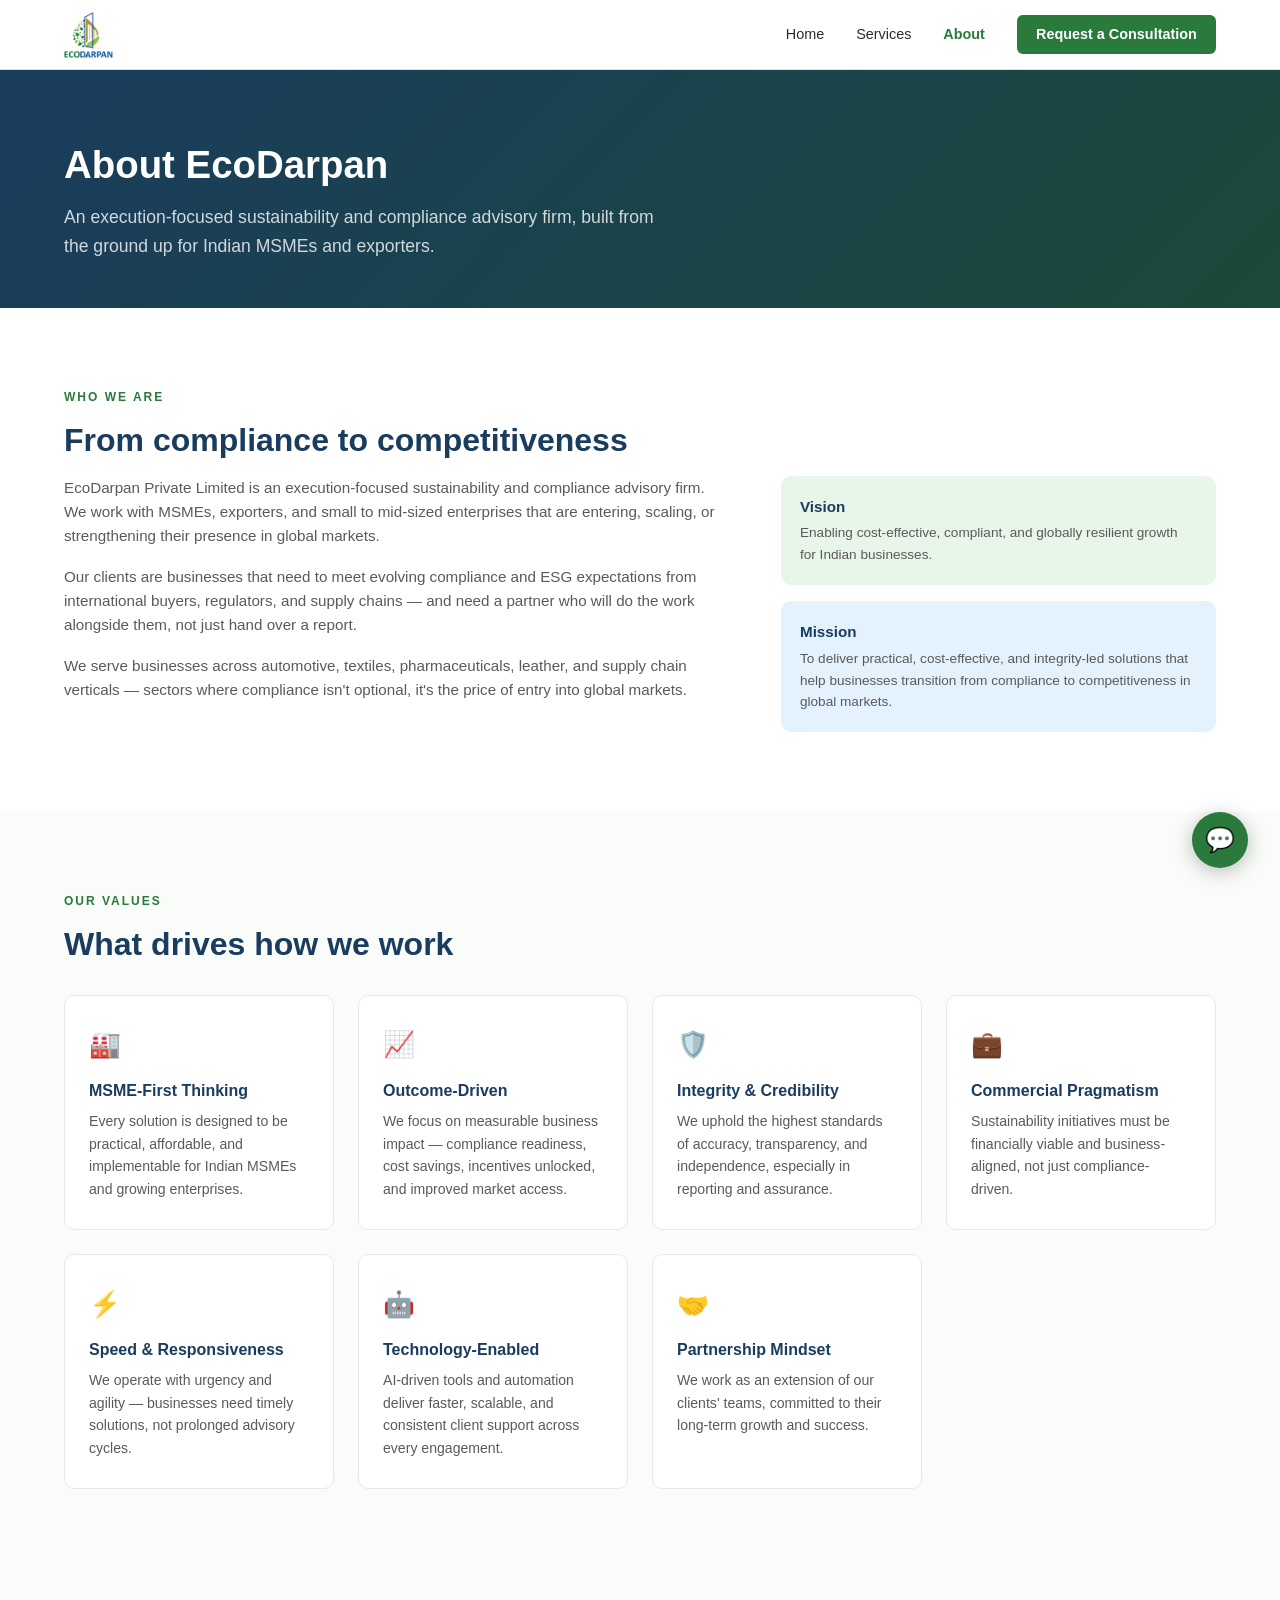
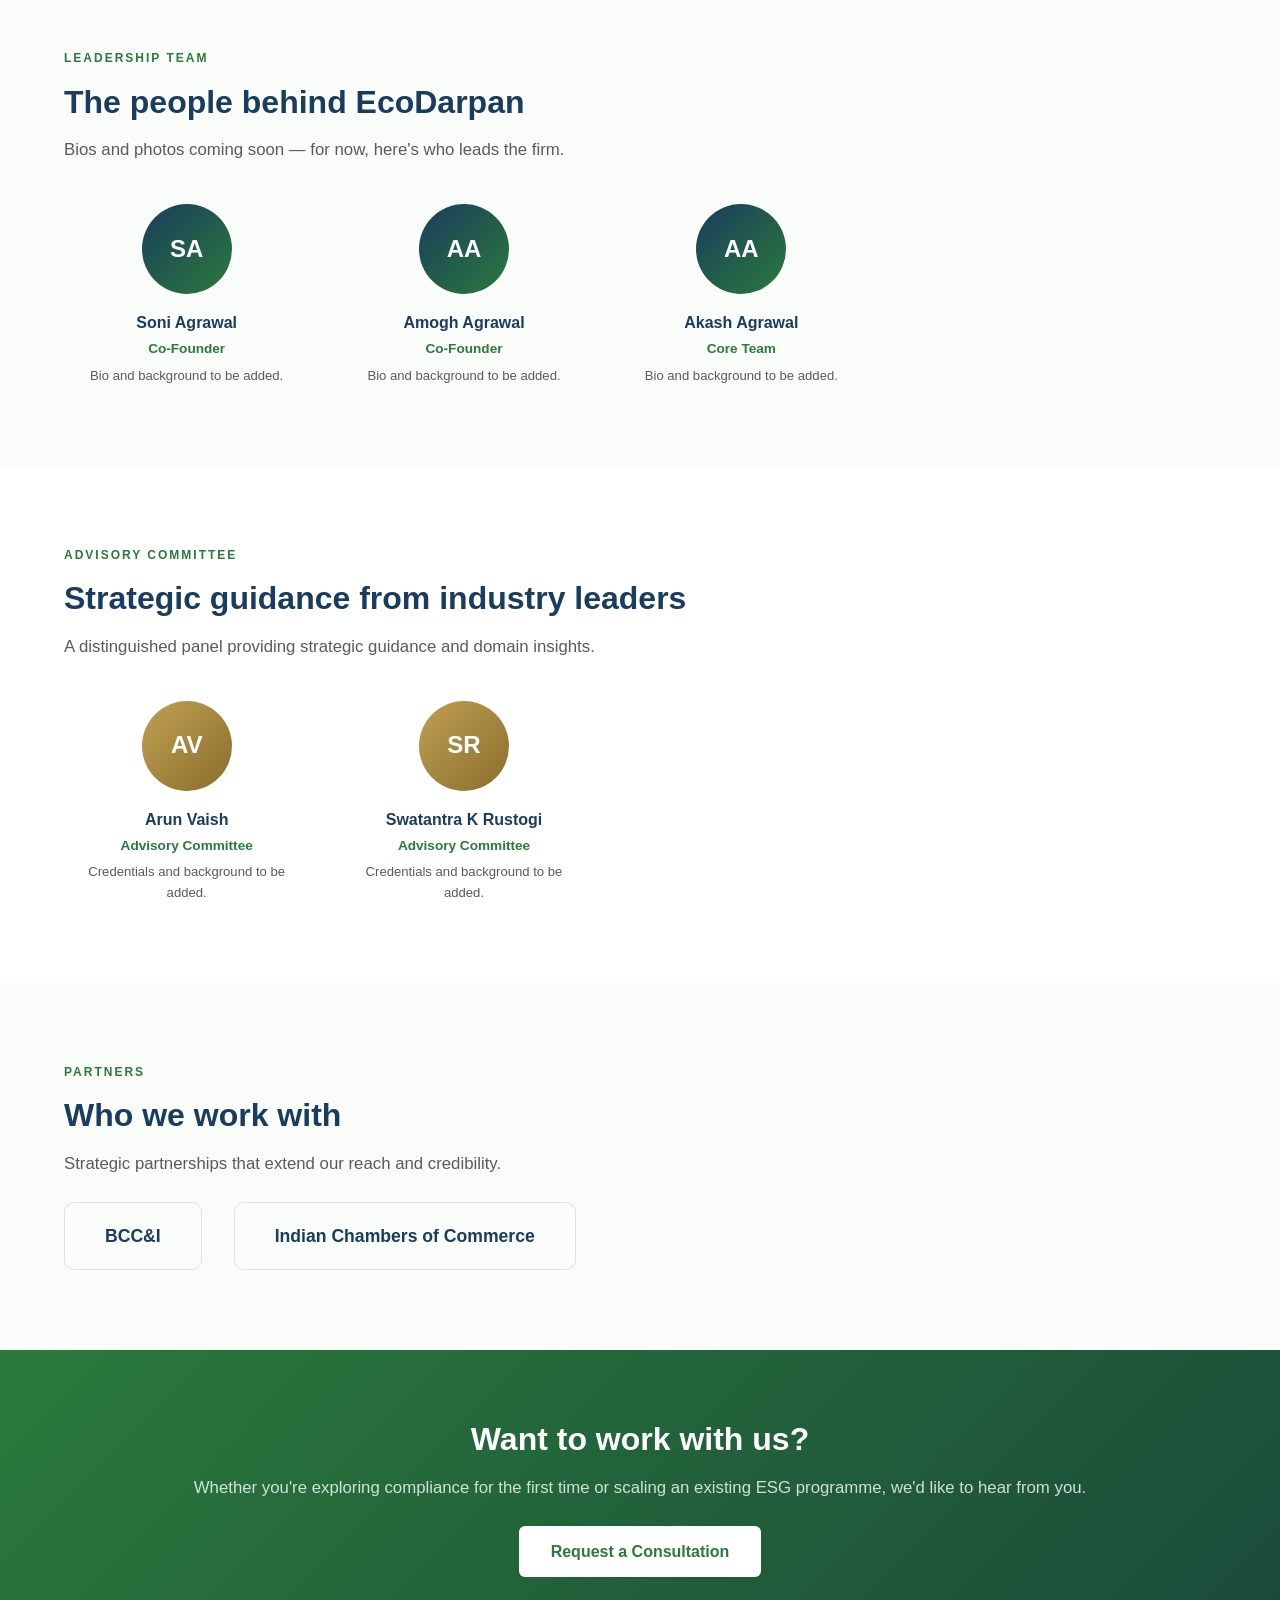
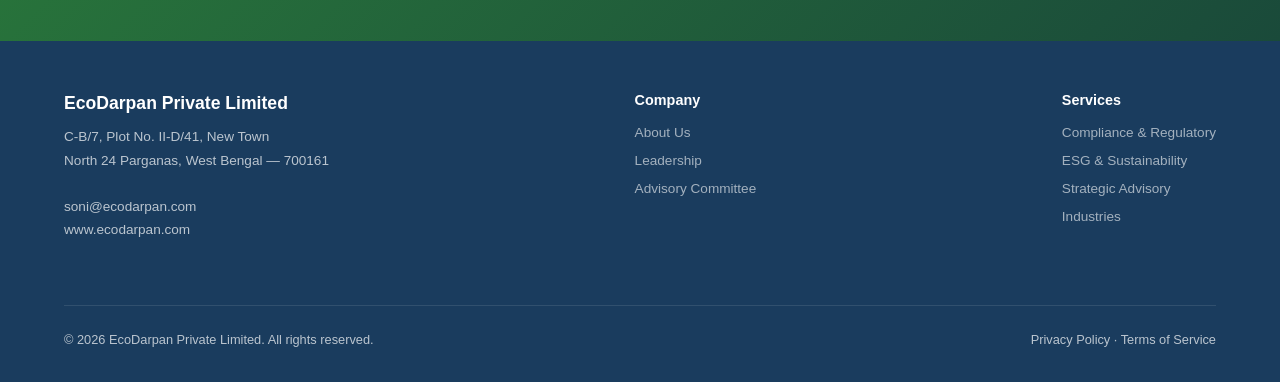
==== about.html @ 39d90a95 "initial version of ecodarpan site" ====
<!DOCTYPE html>
<html lang="en">
<head>
<meta charset="UTF-8">
<meta name="viewport" content="width=device-width, initial-scale=1.0">
<title>About — EcoDarpan</title>
<link rel="stylesheet" href="styles.css">
</head>
<body>

<nav>
  <a href="index.html" class="nav-logo">
    <img src="ecodarpan-logo.png" alt="EcoDarpan Logo">
  </a>
  <div class="nav-links">
    <a href="index.html">Home</a>
    <a href="services.html">Services</a>
    <a href="about.html" class="active">About</a>
    <a href="index.html#contact" class="nav-cta">Request a Consultation</a>
  </div>
</nav>

<!-- PAGE HEADER -->
<div class="page-header">
  <h1>About EcoDarpan</h1>
  <p>An execution-focused sustainability and compliance advisory firm, built from the ground up for Indian MSMEs and exporters.</p>
</div>

<!-- WHO WE ARE -->
<section>
  <div class="section-label">Who We Are</div>
  <div class="section-title">From compliance to competitiveness</div>
  <div class="about-content">
    <div class="about-text">
      <p>EcoDarpan Private Limited is an execution-focused sustainability and compliance advisory firm. We work with MSMEs, exporters, and small to mid-sized enterprises that are entering, scaling, or strengthening their presence in global markets.</p>
      <p>Our clients are businesses that need to meet evolving compliance and ESG expectations from international buyers, regulators, and supply chains — and need a partner who will do the work alongside them, not just hand over a report.</p>
      <p>We serve businesses across automotive, textiles, pharmaceuticals, leather, and supply chain verticals — sectors where compliance isn't optional, it's the price of entry into global markets.</p>
    </div>
    <div class="about-values">
      <div class="value-item" style="background: var(--green-light); padding: 1.2rem; border-radius: 10px; border: none; margin-bottom: 1rem;">
        <h4>Vision</h4>
        <p>Enabling cost-effective, compliant, and globally resilient growth for Indian businesses.</p>
      </div>
      <div class="value-item" style="background: #E3F2FD; padding: 1.2rem; border-radius: 10px; border: none;">
        <h4>Mission</h4>
        <p>To deliver practical, cost-effective, and integrity-led solutions that help businesses transition from compliance to competitiveness in global markets.</p>
      </div>
    </div>
  </div>
</section>

<!-- VALUES -->
<section style="background: var(--off-white);">
  <div class="section-label">Our Values</div>
  <div class="section-title">What drives how we work</div>
  <div class="why-grid" style="margin-top: 1.5rem;">
    <div class="why-card">
      <div class="why-icon">🏭</div>
      <h4>MSME-First Thinking</h4>
      <p>Every solution is designed to be practical, affordable, and implementable for Indian MSMEs and growing enterprises.</p>
    </div>
    <div class="why-card">
      <div class="why-icon">📈</div>
      <h4>Outcome-Driven</h4>
      <p>We focus on measurable business impact — compliance readiness, cost savings, incentives unlocked, and improved market access.</p>
    </div>
    <div class="why-card">
      <div class="why-icon">🛡️</div>
      <h4>Integrity & Credibility</h4>
      <p>We uphold the highest standards of accuracy, transparency, and independence, especially in reporting and assurance.</p>
    </div>
    <div class="why-card">
      <div class="why-icon">💼</div>
      <h4>Commercial Pragmatism</h4>
      <p>Sustainability initiatives must be financially viable and business-aligned, not just compliance-driven.</p>
    </div>
    <div class="why-card">
      <div class="why-icon">⚡</div>
      <h4>Speed & Responsiveness</h4>
      <p>We operate with urgency and agility — businesses need timely solutions, not prolonged advisory cycles.</p>
    </div>
    <div class="why-card">
      <div class="why-icon">🤖</div>
      <h4>Technology-Enabled</h4>
      <p>AI-driven tools and automation deliver faster, scalable, and consistent client support across every engagement.</p>
    </div>
    <div class="why-card">
      <div class="why-icon">🤝</div>
      <h4>Partnership Mindset</h4>
      <p>We work as an extension of our clients' teams, committed to their long-term growth and success.</p>
    </div>
  </div>
</section>

<!-- LEADERSHIP TEAM -->
<section class="team" id="leadership">
  <div class="section-label">Leadership Team</div>
  <div class="section-title">The people behind EcoDarpan</div>
  <div class="section-subtitle">Bios and photos coming soon — for now, here's who leads the firm.</div>
  <div class="team-grid">
    <div class="team-card">
      <div class="team-avatar">SA</div>
      <h4>Soni Agrawal</h4>
      <p class="role">Co-Founder</p>
      <p class="bio">Bio and background to be added.</p>
    </div>
    <div class="team-card">
      <div class="team-avatar">AA</div>
      <h4>Amogh Agrawal</h4>
      <p class="role">Co-Founder</p>
      <p class="bio">Bio and background to be added.</p>
    </div>
    <div class="team-card">
      <div class="team-avatar">AA</div>
      <h4>Akash Agrawal</h4>
      <p class="role">Core Team</p>
      <p class="bio">Bio and background to be added.</p>
    </div>
  </div>
</section>

<!-- ADVISORY COMMITTEE -->
<section id="advisory">
  <div class="section-label">Advisory Committee</div>
  <div class="section-title">Strategic guidance from industry leaders</div>
  <div class="section-subtitle">A distinguished panel providing strategic guidance and domain insights.</div>
  <div class="team-grid">
    <div class="team-card">
      <div class="team-avatar" style="background: linear-gradient(135deg, var(--gold), #8a6d2b);">AV</div>
      <h4>Arun Vaish</h4>
      <p class="role">Advisory Committee</p>
      <p class="bio">Credentials and background to be added.</p>
    </div>
    <div class="team-card">
      <div class="team-avatar" style="background: linear-gradient(135deg, var(--gold), #8a6d2b);">SR</div>
      <h4>Swatantra K Rustogi</h4>
      <p class="role">Advisory Committee</p>
      <p class="bio">Credentials and background to be added.</p>
    </div>
  </div>
</section>

<!-- PARTNERS -->
<section style="background: var(--off-white);">
  <div class="section-label">Partners</div>
  <div class="section-title">Who we work with</div>
  <div class="section-subtitle" style="margin-bottom:1.5rem;">Strategic partnerships that extend our reach and credibility.</div>
  <div class="partners-row">
    <div class="partner-badge">BCC&I</div>
    <div class="partner-badge">Indian Chambers of Commerce</div>
  </div>
</section>

<!-- CTA BAND -->
<section class="cta-band">
  <h2>Want to work with us?</h2>
  <p>Whether you're exploring compliance for the first time or scaling an existing ESG programme, we'd like to hear from you.</p>
  <a href="index.html#contact" class="btn-white">Request a Consultation</a>
</section>

<!-- FOOTER -->
<footer>
  <div class="footer-brand">
    <h3>EcoDarpan Private Limited</h3>
    <p>C-B/7, Plot No. II-D/41, New Town<br>
    North 24 Parganas, West Bengal — 700161<br><br>
    soni@ecodarpan.com<br>
    www.ecodarpan.com</p>
  </div>
  <div class="footer-links">
    <h4>Company</h4>
    <a href="about.html">About Us</a>
    <a href="about.html#leadership">Leadership</a>
    <a href="about.html#advisory">Advisory Committee</a>
  </div>
  <div class="footer-links">
    <h4>Services</h4>
    <a href="services.html#compliance">Compliance & Regulatory</a>
    <a href="services.html#esg">ESG & Sustainability</a>
    <a href="services.html#strategic">Strategic Advisory</a>
    <a href="services.html#industries">Industries</a>
  </div>
  <div class="footer-bottom">
    <span>&copy; 2026 EcoDarpan Private Limited. All rights reserved.</span>
    <span>Privacy Policy &middot; Terms of Service</span>
  </div>
</footer>

<button class="chat-btn" title="Chat with Experts">💬</button>

</body>
</html>
---- styles.css ----
:root {
  --navy: #1A3C5E;
  --green-dark: #2A7A3B;
  --green-mid: #4CAF50;
  --green-light: #E8F5E9;
  --gold: #C0A054;
  --off-white: #FAFCFA;
  --text: #2C2C2C;
  --text-light: #5A5A5A;
  --white: #FFFFFF;
}

* { margin: 0; padding: 0; box-sizing: border-box; }

body {
  font-family: Helvetica, Arial, sans-serif;
  color: var(--text);
  line-height: 1.6;
  background: var(--white);
}

/* NAV */
nav {
  position: fixed; top: 0; width: 100%; z-index: 100;
  background: var(--white);
  border-bottom: 1px solid #e0e0e0;
  display: flex; align-items: center; justify-content: space-between;
  padding: 0.8rem 5%; height: 70px;
}
.nav-logo { display: flex; align-items: center; gap: 10px; text-decoration: none; }
.nav-logo img { height: 46px; }
.nav-links { display: flex; gap: 2rem; align-items: center; }
.nav-links a {
  text-decoration: none; color: var(--text); font-size: 0.9rem;
  font-weight: 500; transition: color 0.2s;
}
.nav-links a:hover { color: var(--green-dark); }
.nav-links a.active { color: var(--green-dark); font-weight: 700; }
.nav-cta {
  background: var(--green-dark); color: var(--white) !important; padding: 0.5rem 1.2rem;
  border-radius: 6px; font-weight: 600 !important; transition: background 0.2s !important;
}
.nav-cta:hover { background: var(--navy) !important; }

/* SECTION SHARED */
section { padding: 5rem 5%; }
.section-label {
  text-transform: uppercase; font-size: 0.75rem; font-weight: 700;
  letter-spacing: 2px; color: var(--green-dark); margin-bottom: 0.5rem;
}
.section-title { font-size: 2rem; font-weight: 700; color: var(--navy); margin-bottom: 0.6rem; }
.section-subtitle { font-size: 1.05rem; color: var(--text-light); max-width: 600px; margin-bottom: 2.5rem; }

/* PAGE HEADER (for inner pages) */
.page-header {
  margin-top: 70px;
  padding: 4rem 5% 3rem;
  background: linear-gradient(135deg, var(--navy) 0%, #1a4a3a 100%);
  color: var(--white);
}
.page-header h1 { font-size: 2.4rem; font-weight: 700; margin-bottom: 0.5rem; }
.page-header p { font-size: 1.1rem; color: rgba(255,255,255,0.8); max-width: 600px; }

/* HERO */
.hero {
  margin-top: 70px;
  padding: 6rem 5% 5rem;
  background: linear-gradient(135deg, var(--navy) 0%, #1a4a3a 100%);
  color: var(--white);
  display: flex; align-items: center; gap: 4rem;
}
.hero-text { flex: 1.2; }
.hero-text h1 { font-size: 2.8rem; line-height: 1.15; font-weight: 700; margin-bottom: 1.2rem; }
.hero-text h1 span { color: var(--gold); }
.hero-text p { font-size: 1.15rem; color: rgba(255,255,255,0.85); margin-bottom: 2rem; max-width: 540px; }
.hero-form {
  flex: 0.8; background: var(--white); border-radius: 12px; padding: 2rem;
  color: var(--text); box-shadow: 0 20px 60px rgba(0,0,0,0.3);
}
.hero-form h3 { color: var(--navy); margin-bottom: 0.3rem; font-size: 1.2rem; }
.hero-form p.sub { color: var(--text-light); font-size: 0.85rem; margin-bottom: 1.2rem; }
.hero-form input, .hero-form textarea {
  width: 100%; padding: 0.7rem 0.9rem; margin-bottom: 0.8rem;
  border: 1.5px solid #d0d0d0; border-radius: 6px; font-size: 0.95rem;
  font-family: Helvetica, Arial, sans-serif; transition: border-color 0.2s;
}
.hero-form textarea { resize: vertical; min-height: 80px; }
.hero-form input:focus, .hero-form textarea:focus { outline: none; border-color: var(--green-dark); }
.btn-primary {
  width: 100%; padding: 0.8rem; background: var(--green-dark); color: var(--white);
  border: none; border-radius: 6px; font-size: 1rem; font-weight: 600; cursor: pointer;
  font-family: Helvetica, Arial, sans-serif; transition: background 0.2s;
}
.btn-primary:hover { background: var(--navy); }

/* WHY ECODARPAN */
.why { background: var(--off-white); }
.why-grid { display: grid; grid-template-columns: repeat(4, 1fr); gap: 1.5rem; }
.why-card {
  background: var(--white); border-radius: 10px; padding: 1.8rem 1.5rem;
  border: 1px solid #e8e8e8; transition: box-shadow 0.2s;
}
.why-card:hover { box-shadow: 0 8px 30px rgba(0,0,0,0.08); }
.why-icon { font-size: 1.6rem; margin-bottom: 0.8rem; }
.why-card h4 { font-size: 1rem; color: var(--navy); margin-bottom: 0.4rem; }
.why-card p { font-size: 0.88rem; color: var(--text-light); }

/* SERVICES */
.service-category { margin-bottom: 3rem; }
.service-category:last-child { margin-bottom: 0; }
.category-header {
  display: flex; align-items: center; gap: 1rem; margin-bottom: 1.5rem;
  padding-bottom: 0.8rem; border-bottom: 2px solid var(--green-light);
}
.category-icon {
  width: 48px; height: 48px; border-radius: 10px;
  display: flex; align-items: center; justify-content: center;
  font-size: 1.4rem; flex-shrink: 0;
}
.category-icon.compliance { background: #E3F2FD; }
.category-icon.esg { background: var(--green-light); }
.category-icon.strategic { background: #FFF3E0; }
.category-header h3 { font-size: 1.3rem; color: var(--navy); }
.category-header p { font-size: 0.9rem; color: var(--text-light); margin-top: 0.15rem; }

.services-grid { display: grid; grid-template-columns: repeat(3, 1fr); gap: 1.5rem; }
.service-card {
  background: var(--white); border-radius: 10px; padding: 2rem 1.5rem;
  border: 1px solid #e8e8e8; transition: all 0.2s; position: relative; overflow: hidden;
}
.service-card::before {
  content: ''; position: absolute; top: 0; left: 0; width: 4px; height: 100%;
  background: var(--green-dark); opacity: 0; transition: opacity 0.2s;
}
.service-card:hover { box-shadow: 0 8px 30px rgba(0,0,0,0.08); }
.service-card:hover::before { opacity: 1; }
.service-card h4 { font-size: 1.05rem; color: var(--navy); margin-bottom: 0.5rem; }
.service-card p { font-size: 0.88rem; color: var(--text-light); }

/* INDUSTRIES */
.industries { background: var(--navy); color: var(--white); }
.industries .section-label { color: var(--gold); }
.industries .section-title { color: var(--white); }
.industries .section-subtitle { color: rgba(255,255,255,0.7); }
.ind-grid { display: flex; gap: 1rem; flex-wrap: wrap; }
.ind-tag {
  background: rgba(255,255,255,0.1); border: 1px solid rgba(255,255,255,0.2);
  padding: 0.7rem 1.4rem; border-radius: 50px; font-size: 0.9rem; color: var(--white);
  transition: all 0.2s;
}
.ind-tag:hover { background: var(--gold); color: var(--navy); border-color: var(--gold); }

/* ABOUT */
.about-content { display: flex; gap: 4rem; align-items: flex-start; }
.about-text { flex: 1.2; }
.about-text p { margin-bottom: 1rem; color: var(--text-light); font-size: 0.95rem; }
.about-values { flex: 0.8; }
.value-item { padding: 1rem 0; border-bottom: 1px solid #eee; }
.value-item:last-child { border: none; }
.value-item h4 { color: var(--navy); font-size: 0.95rem; margin-bottom: 0.2rem; }
.value-item p { color: var(--text-light); font-size: 0.85rem; }

/* TEAM */
.team { background: var(--off-white); }
.team-grid { display: grid; grid-template-columns: repeat(3, 1fr); gap: 2rem; max-width: 800px; }
.team-card { text-align: center; }
.team-avatar {
  width: 90px; height: 90px; border-radius: 50%; margin: 0 auto 1rem;
  background: linear-gradient(135deg, var(--navy), var(--green-dark));
  display: flex; align-items: center; justify-content: center;
  color: var(--white); font-size: 1.5rem; font-weight: 700;
}
.team-card h4 { font-size: 1rem; color: var(--navy); margin-bottom: 0.15rem; }
.team-card p.role { font-size: 0.85rem; color: var(--green-dark); font-weight: 600; margin-bottom: 0.3rem; }
.team-card p.bio { font-size: 0.82rem; color: var(--text-light); max-width: 220px; margin: 0 auto; }

/* PARTNERS */
.partners-row { display: flex; gap: 2rem; align-items: center; flex-wrap: wrap; }
.partner-badge {
  padding: 1.2rem 2.5rem; background: var(--off-white); border-radius: 10px;
  border: 1px solid #e0e0e0; font-size: 1.1rem; font-weight: 600; color: var(--navy);
}

/* CTA BAND */
.cta-band {
  background: linear-gradient(135deg, var(--green-dark), #1a4a3a);
  color: var(--white); text-align: center; padding: 4rem 5%;
}
.cta-band h2 { font-size: 2rem; margin-bottom: 0.6rem; }
.cta-band p { color: rgba(255,255,255,0.8); margin-bottom: 1.5rem; font-size: 1.05rem; }
.btn-white {
  display: inline-block; padding: 0.8rem 2rem; background: var(--white);
  color: var(--green-dark); border-radius: 6px; text-decoration: none;
  font-weight: 600; font-size: 1rem; transition: all 0.2s;
}
.btn-white:hover { background: var(--gold); color: var(--navy); }

/* FOOTER */
footer {
  background: var(--navy); color: rgba(255,255,255,0.7); padding: 3rem 5% 2rem;
  display: flex; justify-content: space-between; align-items: flex-start; flex-wrap: wrap; gap: 2rem;
}
.footer-brand { max-width: 350px; }
.footer-brand h3 { color: var(--white); font-size: 1.1rem; margin-bottom: 0.5rem; }
.footer-brand p { font-size: 0.85rem; line-height: 1.7; }
.footer-links h4 { color: var(--white); font-size: 0.9rem; margin-bottom: 0.6rem; }
.footer-links a {
  display: block; color: rgba(255,255,255,0.6); text-decoration: none;
  font-size: 0.85rem; margin-bottom: 0.4rem; transition: color 0.2s;
}
.footer-links a:hover { color: var(--gold); }
.footer-bottom {
  width: 100%; border-top: 1px solid rgba(255,255,255,0.1);
  margin-top: 2rem; padding-top: 1.5rem; font-size: 0.8rem;
  display: flex; justify-content: space-between;
}

/* CHAT BUTTON */
.chat-btn {
  position: fixed; bottom: 2rem; right: 2rem; z-index: 99;
  background: var(--green-dark); color: var(--white); border: none;
  width: 56px; height: 56px; border-radius: 50%; font-size: 1.5rem;
  cursor: pointer; box-shadow: 0 4px 20px rgba(0,0,0,0.25); transition: background 0.2s;
}
.chat-btn:hover { background: var(--navy); }

/* RESPONSIVE */
@media (max-width: 900px) {
  .hero { flex-direction: column; padding: 4rem 5% 3rem; }
  .hero-text h1 { font-size: 2rem; }
  .why-grid { grid-template-columns: repeat(2, 1fr); }
  .services-grid { grid-template-columns: 1fr; }
  .about-content { flex-direction: column; gap: 2rem; }
  .team-grid { grid-template-columns: repeat(2, 1fr); }
  .nav-links { display: none; }
  .page-header { padding: 3rem 5% 2rem; }
  .page-header h1 { font-size: 1.8rem; }
}
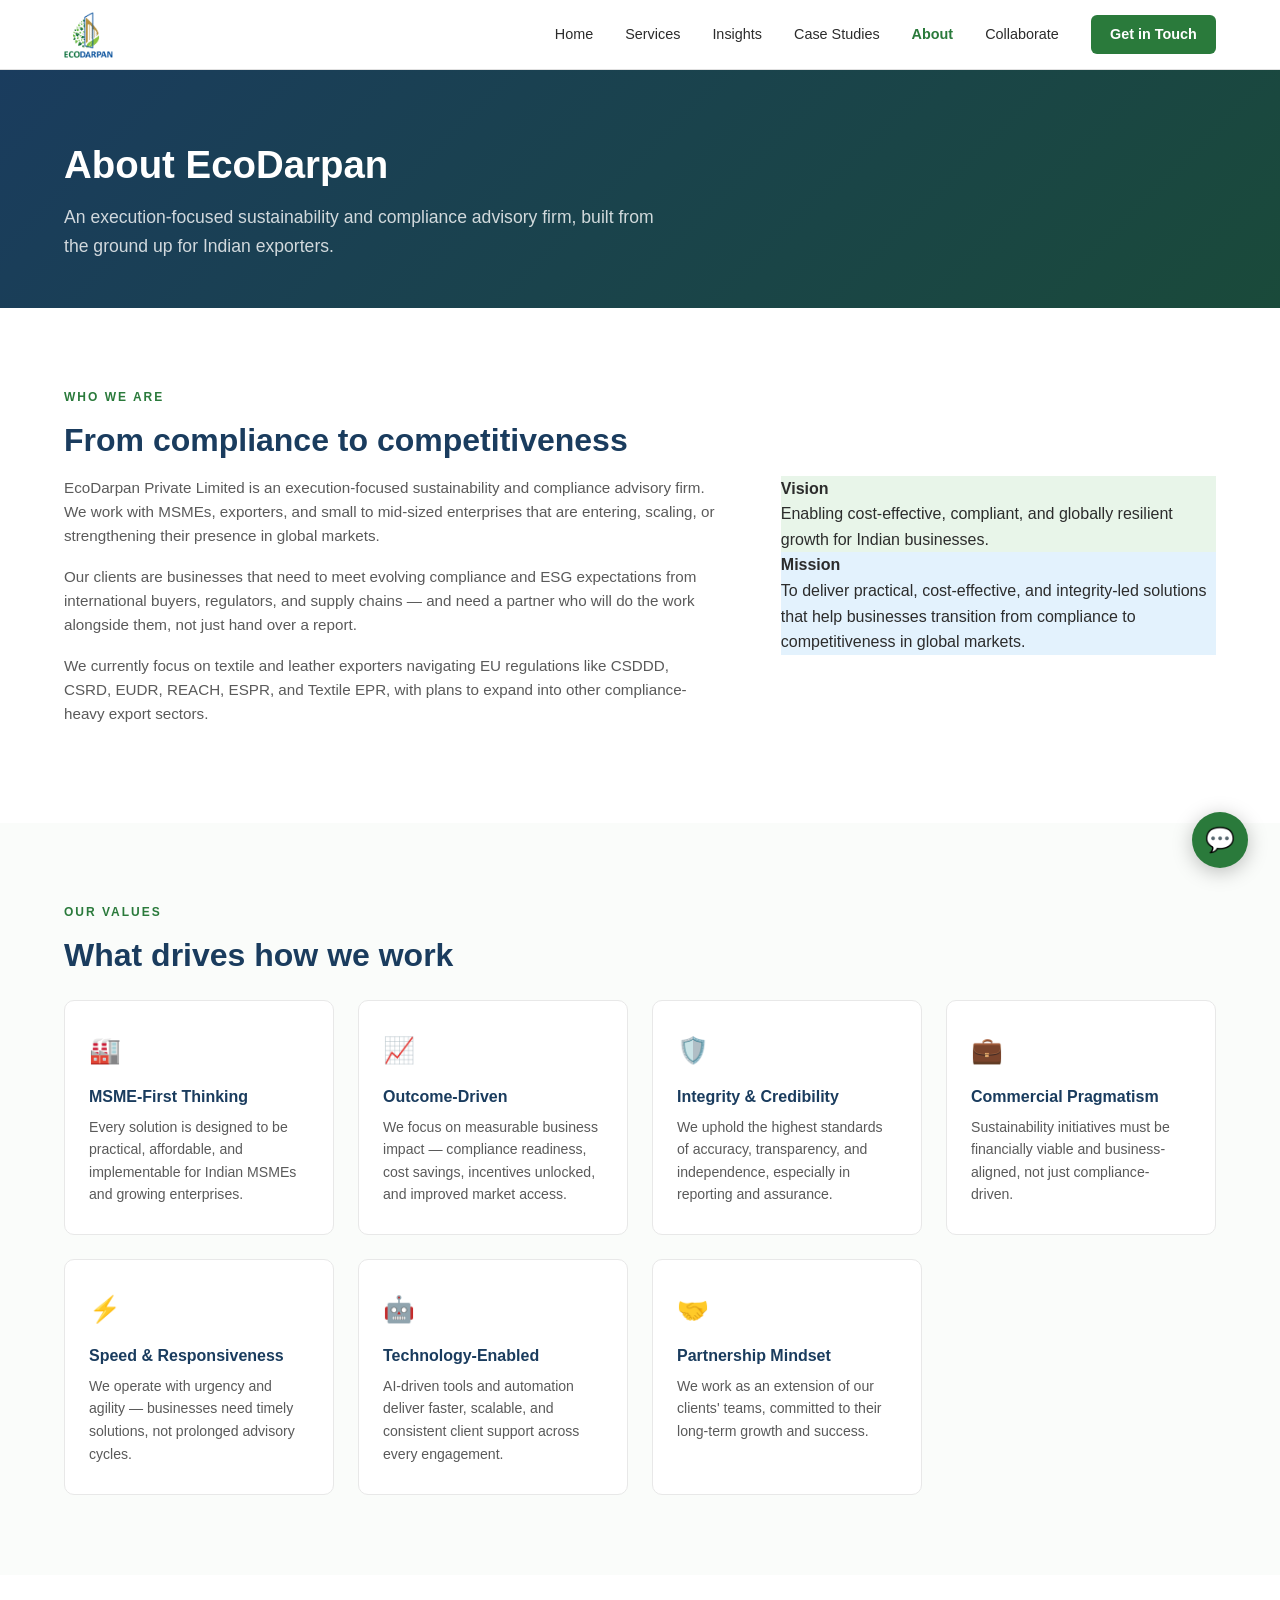
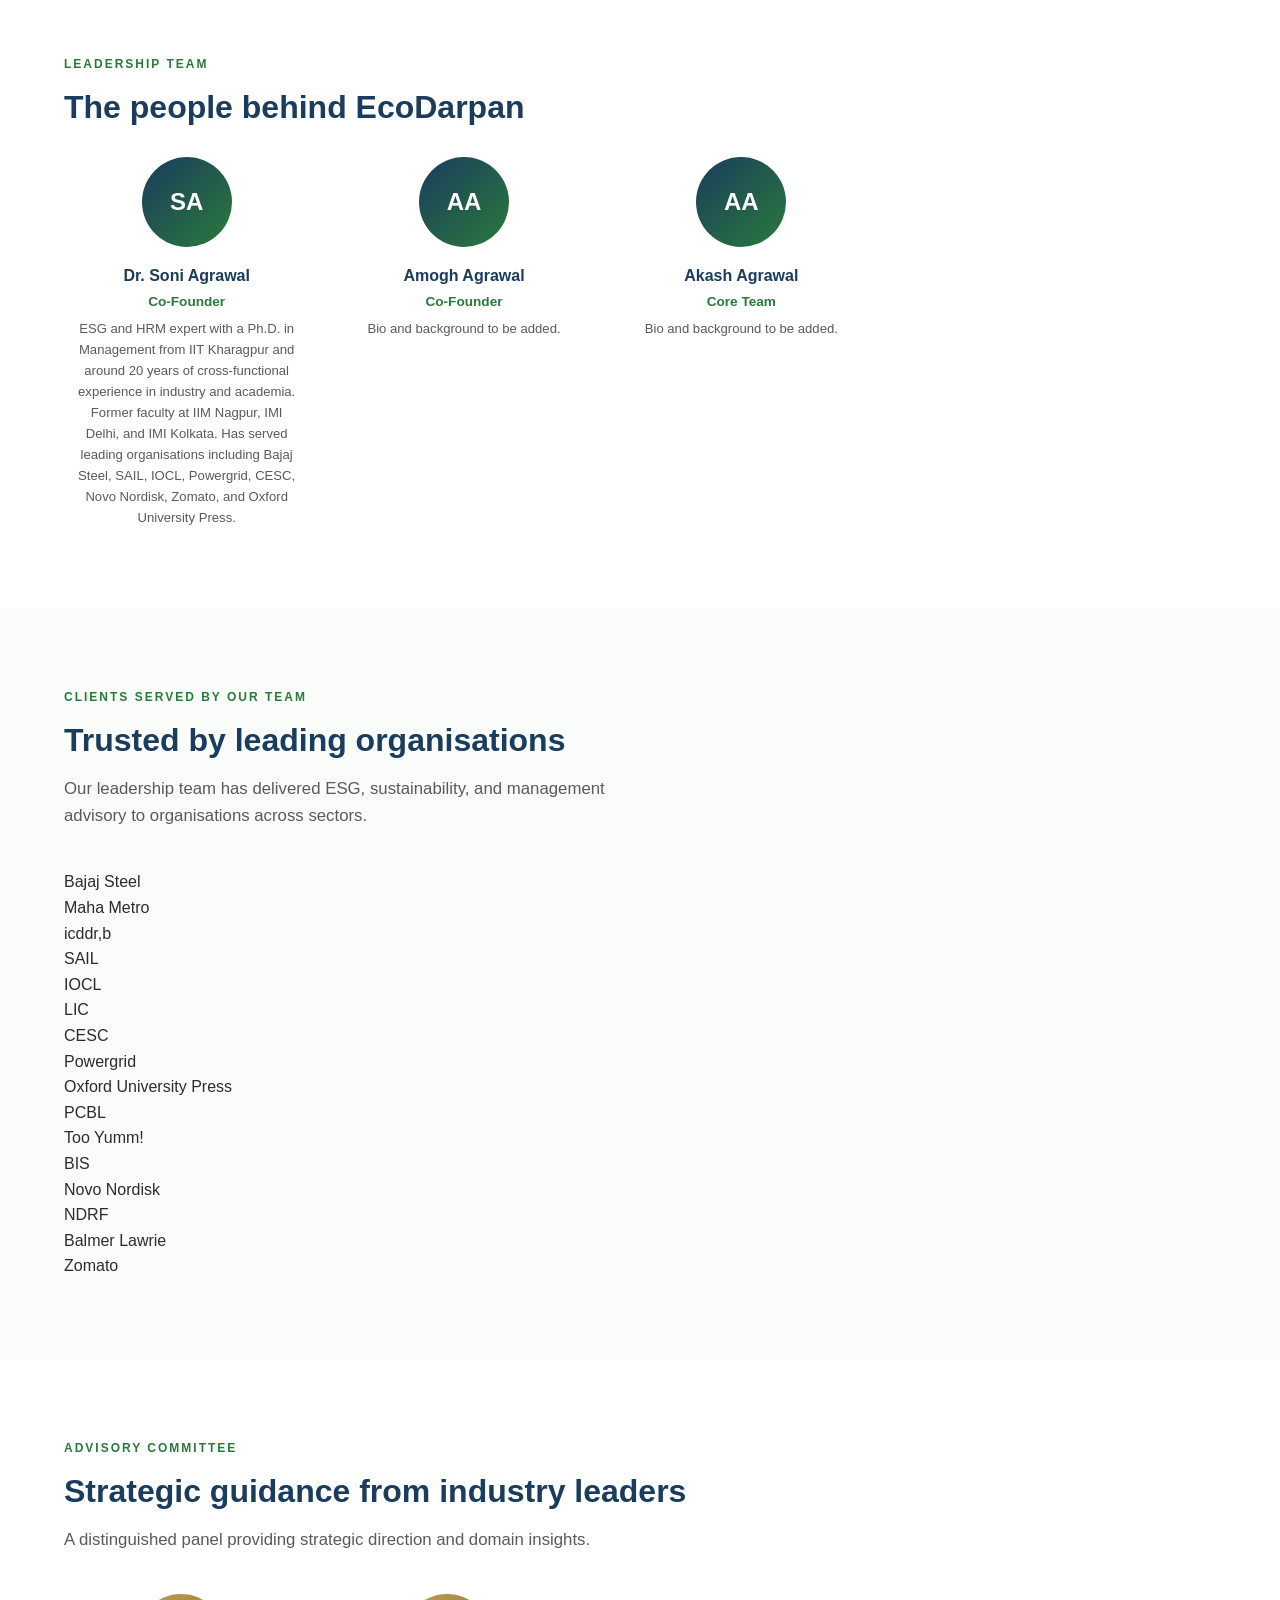
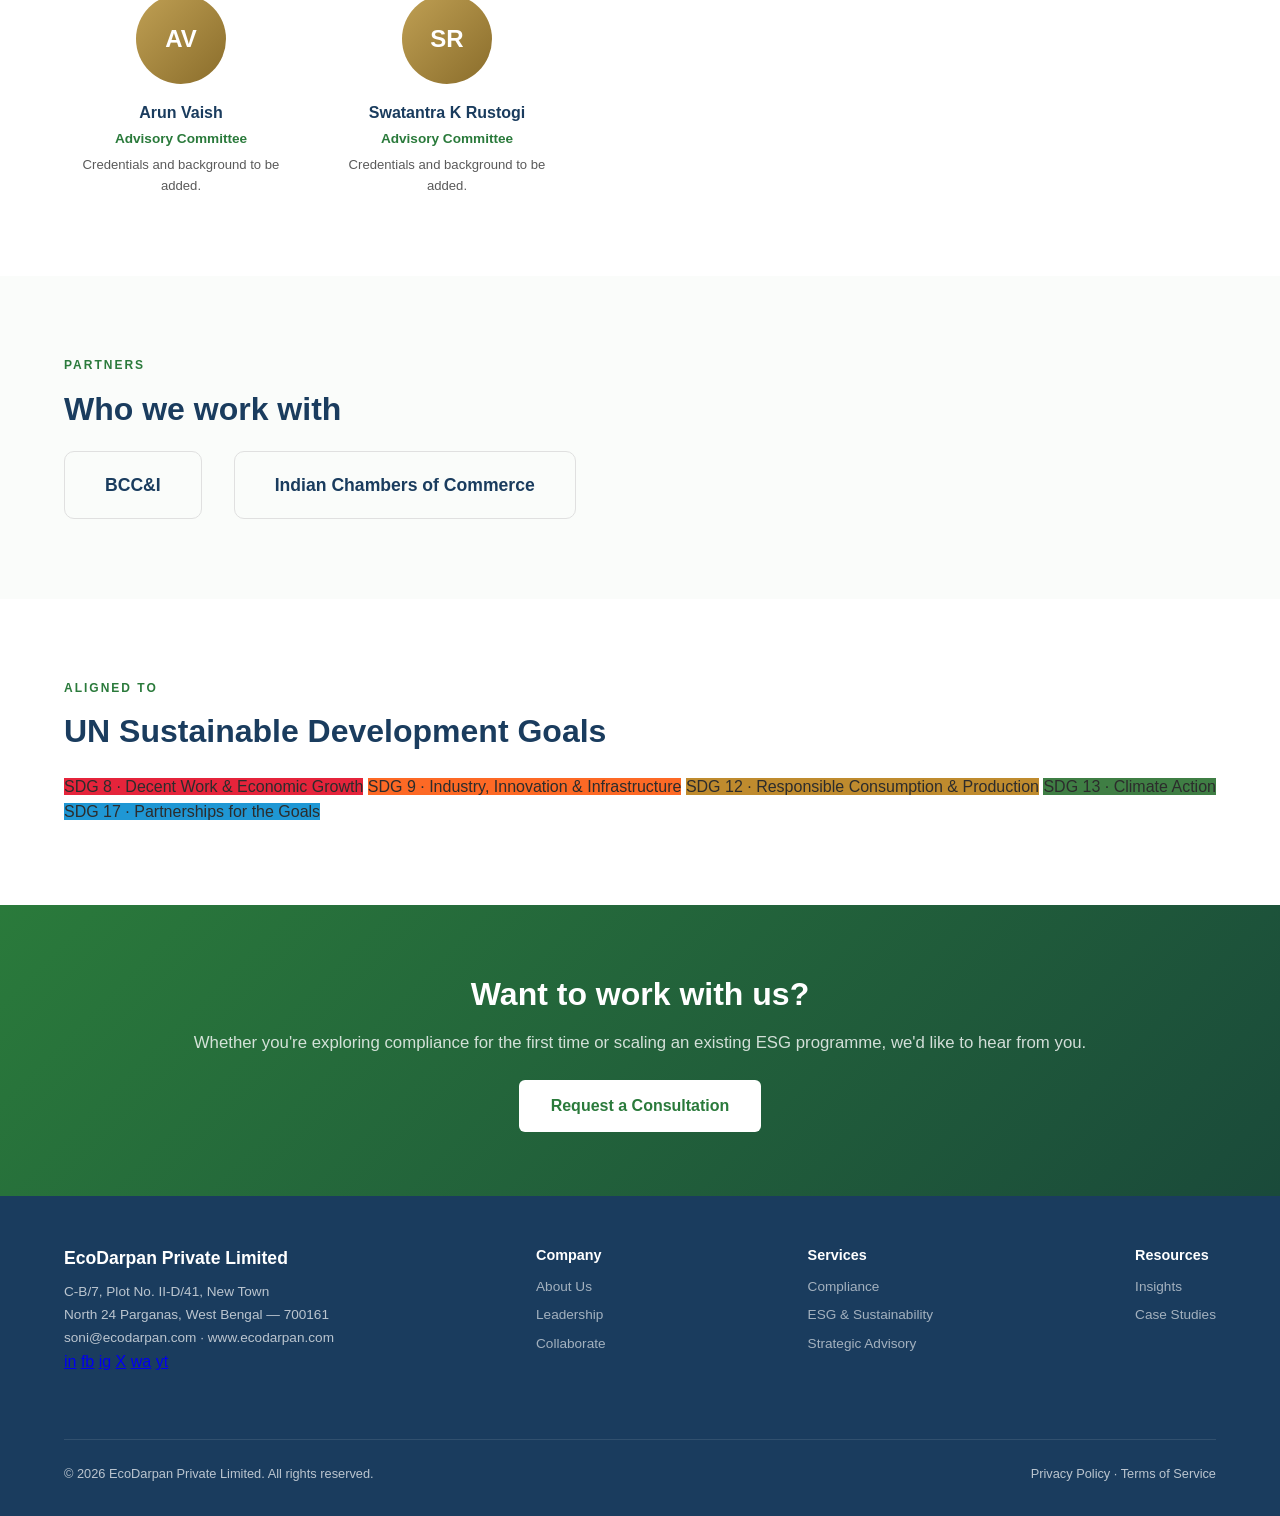
==== commit a8f6a73d: "v1L added insghts, case studies, collab pages, tigher spacing, bigger headers, regulatory content" ====
--- a/about.html
+++ b/about.html
@@ -9,21 +9,21 @@
 <body>
 
 <nav>
-  <a href="index.html" class="nav-logo">
-    <img src="ecodarpan-logo.png" alt="EcoDarpan Logo">
-  </a>
+  <a href="index.html" class="nav-logo"><img src="ecodarpan-logo.png" alt="EcoDarpan"></a>
   <div class="nav-links">
     <a href="index.html">Home</a>
     <a href="services.html">Services</a>
+    <a href="insights.html">Insights</a>
+    <a href="case-studies.html">Case Studies</a>
     <a href="about.html" class="active">About</a>
-    <a href="index.html#contact" class="nav-cta">Request a Consultation</a>
+    <a href="collaborate.html">Collaborate</a>
+    <a href="index.html#contact" class="nav-cta">Get in Touch</a>
   </div>
 </nav>
 
-<!-- PAGE HEADER -->
 <div class="page-header">
   <h1>About EcoDarpan</h1>
-  <p>An execution-focused sustainability and compliance advisory firm, built from the ground up for Indian MSMEs and exporters.</p>
+  <p>An execution-focused sustainability and compliance advisory firm, built from the ground up for Indian exporters.</p>
 </div>
 
 <!-- WHO WE ARE -->
@@ -34,14 +34,14 @@
     <div class="about-text">
       <p>EcoDarpan Private Limited is an execution-focused sustainability and compliance advisory firm. We work with MSMEs, exporters, and small to mid-sized enterprises that are entering, scaling, or strengthening their presence in global markets.</p>
       <p>Our clients are businesses that need to meet evolving compliance and ESG expectations from international buyers, regulators, and supply chains — and need a partner who will do the work alongside them, not just hand over a report.</p>
-      <p>We serve businesses across automotive, textiles, pharmaceuticals, leather, and supply chain verticals — sectors where compliance isn't optional, it's the price of entry into global markets.</p>
+      <p>We currently focus on textile and leather exporters navigating EU regulations like CSDDD, CSRD, EUDR, REACH, ESPR, and Textile EPR, with plans to expand into other compliance-heavy export sectors.</p>
     </div>
     <div class="about-values">
-      <div class="value-item" style="background: var(--green-light); padding: 1.2rem; border-radius: 10px; border: none; margin-bottom: 1rem;">
+      <div class="vm-card" style="background: var(--green-light);">
         <h4>Vision</h4>
         <p>Enabling cost-effective, compliant, and globally resilient growth for Indian businesses.</p>
       </div>
-      <div class="value-item" style="background: #E3F2FD; padding: 1.2rem; border-radius: 10px; border: none;">
+      <div class="vm-card" style="background: #E3F2FD;">
         <h4>Mission</h4>
         <p>To deliver practical, cost-effective, and integrity-led solutions that help businesses transition from compliance to competitiveness in global markets.</p>
       </div>
@@ -50,10 +50,10 @@
 </section>
 
 <!-- VALUES -->
-<section style="background: var(--off-white);">
+<section style="background: var(--off-white); border-top: 1px solid var(--border);">
   <div class="section-label">Our Values</div>
   <div class="section-title">What drives how we work</div>
-  <div class="why-grid" style="margin-top: 1.5rem;">
+  <div class="why-grid" style="margin-top: 1.2rem;">
     <div class="why-card">
       <div class="why-icon">🏭</div>
       <h4>MSME-First Thinking</h4>
@@ -92,17 +92,16 @@
   </div>
 </section>
 
-<!-- LEADERSHIP TEAM -->
-<section class="team" id="leadership">
+<!-- LEADERSHIP -->
+<section id="leadership">
   <div class="section-label">Leadership Team</div>
   <div class="section-title">The people behind EcoDarpan</div>
-  <div class="section-subtitle">Bios and photos coming soon — for now, here's who leads the firm.</div>
-  <div class="team-grid">
+  <div class="team-grid" style="margin-top:1.5rem; grid-template-columns: repeat(3, 1fr);">
     <div class="team-card">
       <div class="team-avatar">SA</div>
-      <h4>Soni Agrawal</h4>
+      <h4>Dr. Soni Agrawal</h4>
       <p class="role">Co-Founder</p>
-      <p class="bio">Bio and background to be added.</p>
+      <p class="bio">ESG and HRM expert with a Ph.D. in Management from IIT Kharagpur and around 20 years of cross-functional experience in industry and academia. Former faculty at IIM Nagpur, IMI Delhi, and IMI Kolkata. Has served leading organisations including Bajaj Steel, SAIL, IOCL, Powergrid, CESC, Novo Nordisk, Zomato, and Oxford University Press.</p>
     </div>
     <div class="team-card">
       <div class="team-avatar">AA</div>
@@ -119,12 +118,37 @@
   </div>
 </section>
 
-<!-- ADVISORY COMMITTEE -->
+<!-- CLIENTS SERVED -->
+<section style="background: var(--off-white); border-top: 1px solid var(--border);">
+  <div class="section-label">Clients Served by Our Team</div>
+  <div class="section-title">Trusted by leading organisations</div>
+  <div class="section-subtitle">Our leadership team has delivered ESG, sustainability, and management advisory to organisations across sectors.</div>
+  <div class="client-logos">
+    <div class="client-logo">Bajaj Steel</div>
+    <div class="client-logo">Maha Metro</div>
+    <div class="client-logo">icddr,b</div>
+    <div class="client-logo">SAIL</div>
+    <div class="client-logo">IOCL</div>
+    <div class="client-logo">LIC</div>
+    <div class="client-logo">CESC</div>
+    <div class="client-logo">Powergrid</div>
+    <div class="client-logo">Oxford University Press</div>
+    <div class="client-logo">PCBL</div>
+    <div class="client-logo">Too Yumm!</div>
+    <div class="client-logo">BIS</div>
+    <div class="client-logo">Novo Nordisk</div>
+    <div class="client-logo">NDRF</div>
+    <div class="client-logo">Balmer Lawrie</div>
+    <div class="client-logo">Zomato</div>
+  </div>
+</section>
+
+<!-- ADVISORY -->
 <section id="advisory">
   <div class="section-label">Advisory Committee</div>
   <div class="section-title">Strategic guidance from industry leaders</div>
-  <div class="section-subtitle">A distinguished panel providing strategic guidance and domain insights.</div>
-  <div class="team-grid">
+  <div class="section-subtitle">A distinguished panel providing strategic direction and domain insights.</div>
+  <div class="team-grid" style="grid-template-columns: repeat(2, 1fr); max-width: 500px;">
     <div class="team-card">
       <div class="team-avatar" style="background: linear-gradient(135deg, var(--gold), #8a6d2b);">AV</div>
       <h4>Arun Vaish</h4>
@@ -141,52 +165,53 @@
 </section>
 
 <!-- PARTNERS -->
-<section style="background: var(--off-white);">
+<section style="background: var(--off-white); border-top: 1px solid var(--border);">
   <div class="section-label">Partners</div>
   <div class="section-title">Who we work with</div>
-  <div class="section-subtitle" style="margin-bottom:1.5rem;">Strategic partnerships that extend our reach and credibility.</div>
-  <div class="partners-row">
+  <div class="partners-row" style="margin-top:1rem;">
     <div class="partner-badge">BCC&I</div>
     <div class="partner-badge">Indian Chambers of Commerce</div>
   </div>
 </section>
 
-<!-- CTA BAND -->
+<!-- SDGs -->
+<section>
+  <div class="section-label">Aligned to</div>
+  <div class="section-title">UN Sustainable Development Goals</div>
+  <div class="sdg-grid" style="margin-top:1rem;">
+    <span class="sdg-tag" style="background:#E5243B;">SDG 8 · Decent Work & Economic Growth</span>
+    <span class="sdg-tag" style="background:#FD6925;">SDG 9 · Industry, Innovation & Infrastructure</span>
+    <span class="sdg-tag" style="background:#BF8B2E;">SDG 12 · Responsible Consumption & Production</span>
+    <span class="sdg-tag" style="background:#3F7E44;">SDG 13 · Climate Action</span>
+    <span class="sdg-tag" style="background:#1F97D4;">SDG 17 · Partnerships for the Goals</span>
+  </div>
+</section>
+
+<!-- CTA -->
 <section class="cta-band">
   <h2>Want to work with us?</h2>
   <p>Whether you're exploring compliance for the first time or scaling an existing ESG programme, we'd like to hear from you.</p>
   <a href="index.html#contact" class="btn-white">Request a Consultation</a>
 </section>
 
-<!-- FOOTER -->
 <footer>
   <div class="footer-brand">
     <h3>EcoDarpan Private Limited</h3>
-    <p>C-B/7, Plot No. II-D/41, New Town<br>
-    North 24 Parganas, West Bengal — 700161<br><br>
-    soni@ecodarpan.com<br>
-    www.ecodarpan.com</p>
-  </div>
-  <div class="footer-links">
-    <h4>Company</h4>
-    <a href="about.html">About Us</a>
-    <a href="about.html#leadership">Leadership</a>
-    <a href="about.html#advisory">Advisory Committee</a>
-  </div>
-  <div class="footer-links">
-    <h4>Services</h4>
-    <a href="services.html#compliance">Compliance & Regulatory</a>
-    <a href="services.html#esg">ESG & Sustainability</a>
-    <a href="services.html#strategic">Strategic Advisory</a>
-    <a href="services.html#industries">Industries</a>
-  </div>
-  <div class="footer-bottom">
-    <span>&copy; 2026 EcoDarpan Private Limited. All rights reserved.</span>
-    <span>Privacy Policy &middot; Terms of Service</span>
-  </div>
+    <p>C-B/7, Plot No. II-D/41, New Town<br>North 24 Parganas, West Bengal — 700161<br>soni@ecodarpan.com · www.ecodarpan.com</p>
+    <div class="social-icons">
+      <a href="#" class="social-icon" title="LinkedIn">in</a>
+      <a href="#" class="social-icon" title="Facebook">fb</a>
+      <a href="#" class="social-icon" title="Instagram">ig</a>
+      <a href="#" class="social-icon" title="X / Twitter">X</a>
+      <a href="#" class="social-icon" title="WhatsApp">wa</a>
+      <a href="#" class="social-icon" title="YouTube">yt</a>
+    </div>
+  </div>
+  <div class="footer-links"><h4>Company</h4><a href="about.html">About Us</a><a href="about.html#leadership">Leadership</a><a href="collaborate.html">Collaborate</a></div>
+  <div class="footer-links"><h4>Services</h4><a href="services.html#compliance">Compliance</a><a href="services.html#esg">ESG & Sustainability</a><a href="services.html#strategic">Strategic Advisory</a></div>
+  <div class="footer-links"><h4>Resources</h4><a href="insights.html">Insights</a><a href="case-studies.html">Case Studies</a></div>
+  <div class="footer-bottom"><span>&copy; 2026 EcoDarpan Private Limited. All rights reserved.</span><span>Privacy Policy &middot; Terms of Service</span></div>
 </footer>
-
 <button class="chat-btn" title="Chat with Experts">💬</button>
-
 </body>
 </html>
